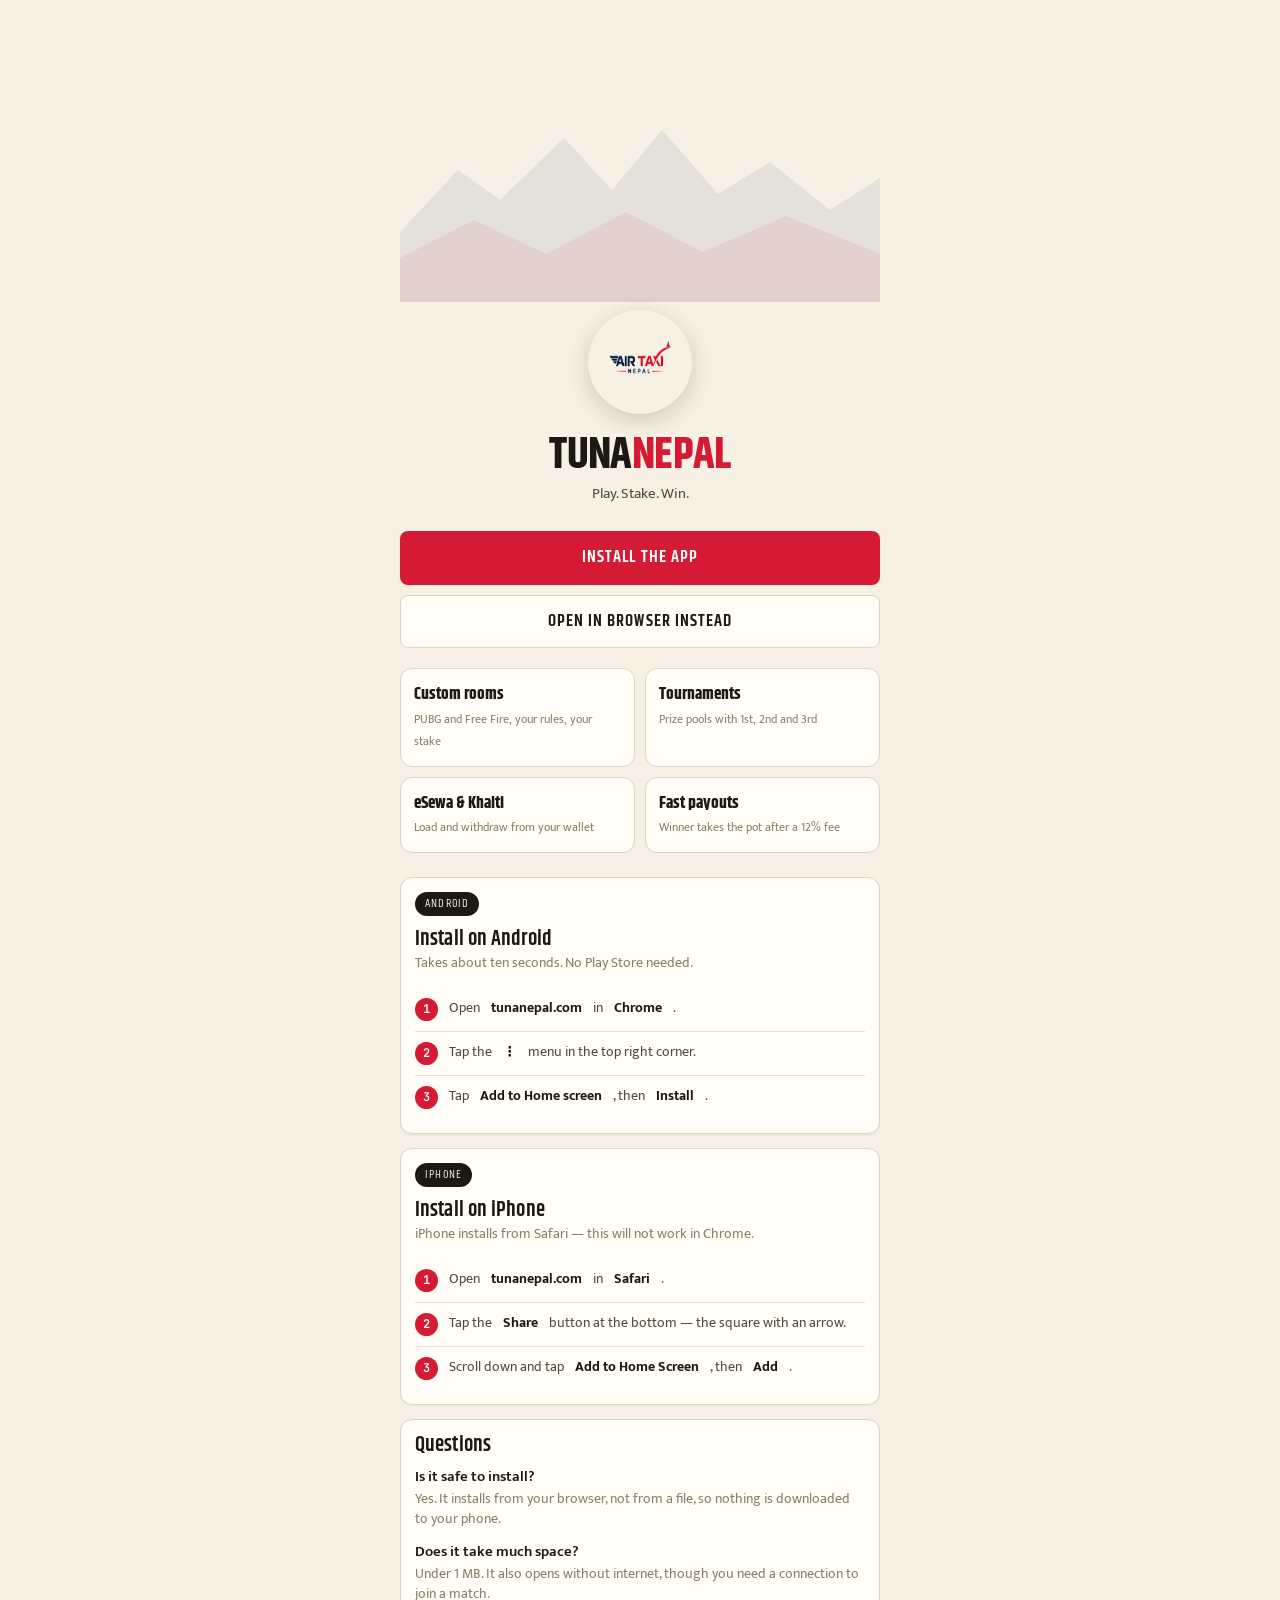
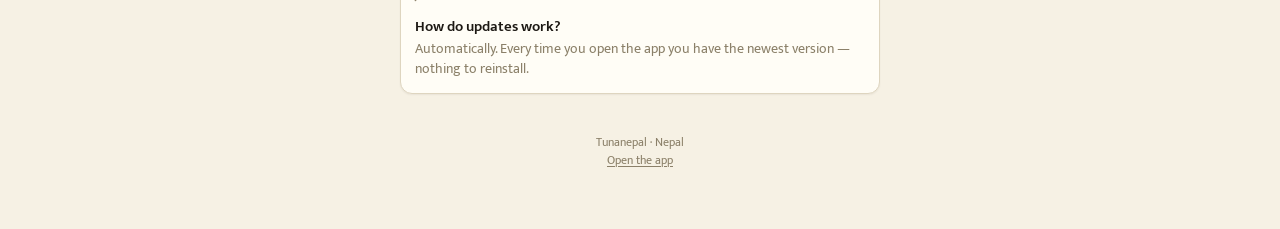
==== download.html @ b529c727 "Add files via upload" ====
<!doctype html>
<html lang="en" data-theme="cream">
<head>
<meta charset="utf-8">
<meta name="viewport" content="width=device-width, initial-scale=1, viewport-fit=cover">
<title>Get the Tunanepal app</title>
<meta name="description" content="Install Tunanepal on your phone. PUBG Mobile and Free Fire custom matches and tournaments in Nepal.">
<meta name="theme-color" content="#F6F1E4">

<meta property="og:title" content="Tunanepal — Play. Stake. Win.">
<meta property="og:description" content="PUBG Mobile and Free Fire custom matches and tournaments in Nepal.">
<meta property="og:image" content="https://tunanepal.com/icon-512.png">
<meta property="og:url" content="https://tunanepal.com/download.html">
<meta property="og:type" content="website">

<link rel="icon" href="./favicon.ico" sizes="any">
<link rel="apple-touch-icon" href="./apple-touch-icon.png">
<link rel="manifest" href="./manifest.json">

<link rel="preconnect" href="https://fonts.googleapis.com">
<link rel="preconnect" href="https://fonts.gstatic.com" crossorigin>
<link href="https://fonts.googleapis.com/css2?family=Khand:wght@500;600;700&family=Mukta:wght@400;500;600&family=JetBrains+Mono:wght@400;600&display=swap" rel="stylesheet">
<link rel="stylesheet" href="./tokens.css">
<link rel="stylesheet" href="./base.css">

<style>
  body { background: var(--paper); }
  .page { max-width: 520px; margin: 0 auto; padding: 0 20px 60px; }

  /* header sits on a ridgeline, same one as the sign-in screen */
  .hero { position: relative; text-align: center; padding: 42px 0 26px; }
  .hero__art { position: absolute; inset: 0; z-index: 0; overflow: hidden; }
  .hero__art svg { width: 100%; height: 100%; }
  .hero > * { position: relative; z-index: 1; }
  .hero img.mark {
    width: 104px; height: 104px; border-radius: 50%;
    box-shadow: 0 6px 22px rgba(28,24,19,.18);
  }
  .hero h1 {
    font-family: var(--display); font-size: 44px; font-weight: 700;
    letter-spacing: -.015em; margin-top: 14px; line-height: .95;
  }
  .hero h1 em { font-style: normal; color: var(--crimson); }
  .hero p { color: var(--ink-2); margin-top: 6px; }

  .card { margin-bottom: 14px; }
  .card h2 { font-size: var(--t-h2); margin-bottom: 3px; }
  .card > p.lead { color: var(--ink-3); font-size: var(--t-sm); margin-bottom: 14px; }

  .platform { display: flex; align-items: center; gap: 9px; margin-bottom: 12px; }
  .platform span.badge {
    padding: 3px 10px; border-radius: 20px;
    background: var(--ink); color: var(--paper);
    font-family: var(--display); font-size: 12px;
    letter-spacing: .1em; text-transform: uppercase;
  }

  ol.steps { list-style: none; margin: 0; padding: 0; }
  ol.steps li {
    display: flex; gap: 11px; align-items: flex-start;
    padding: 10px 0; border-bottom: 1px solid var(--line-soft);
    font-size: var(--t-sm); color: var(--ink-2);
  }
  ol.steps li:last-child { border-bottom: 0; }
  ol.steps b { color: var(--ink); }
  ol.steps i {
    flex-shrink: 0; width: 23px; height: 23px; font-style: normal;
    display: grid; place-items: center; border-radius: 50%;
    background: var(--crimson); color: #fff;
    font-family: var(--mono); font-size: 12px; font-weight: 600;
  }

  a.btn { text-decoration: none; }
  .feat { display: grid; grid-template-columns: repeat(2, 1fr); gap: 10px; margin: 20px 0 24px; }
  .feat div {
    padding: 13px; border: 1px solid var(--line);
    border-radius: var(--r); background: var(--card);
  }
  .feat b { display: block; font-family: var(--display); font-size: 17px; color: var(--ink); }
  .feat small { color: var(--ink-3); font-size: var(--t-xs); }

  footer { text-align: center; color: var(--ink-3); font-size: var(--t-xs); padding-top: 26px; }
  footer a { color: var(--ink-3); }
</style>
</head>
<body>

<div class="page">

  <header class="hero">
    <div class="hero__art" aria-hidden="true">
      <svg viewBox="0 0 480 260" preserveAspectRatio="xMidYMax slice">
        <path d="M0 190 L58 128 L100 158 L164 96 L212 148 L262 88 L318 152 L370 120 L430 168 L480 136 L480 260 L0 260 Z"
              fill="#2C3A72" opacity=".09"/>
        <path d="M0 216 L74 178 L146 212 L226 170 L302 210 L386 174 L480 212 L480 260 L0 260 Z"
              fill="#D51A34" opacity=".08"/>
      </svg>
    </div>
    <img class="mark" src="./logo.png" alt="Tunanepal" width="104" height="104">
    <h1>TUNA<em>NEPAL</em></h1>
    <p>Play. Stake. Win.</p>
  </header>

  <a class="btn" id="installBtn" href="./" style="margin-bottom:10px">Install the app</a>
  <a class="btn btn--ghost" href="./">Open in browser instead</a>

  <div class="feat">
    <div><b>Custom rooms</b><small>PUBG and Free Fire, your rules, your stake</small></div>
    <div><b>Tournaments</b><small>Prize pools with 1st, 2nd and 3rd</small></div>
    <div><b>eSewa &amp; Khalti</b><small>Load and withdraw from your wallet</small></div>
    <div><b>Fast payouts</b><small>Winner takes the pot after a 12% fee</small></div>
  </div>

  <!-- ANDROID -->
  <section class="card" id="androidCard">
    <div class="platform"><span class="badge">Android</span></div>
    <h2>Install on Android</h2>
    <p class="lead">Takes about ten seconds. No Play Store needed.</p>
    <ol class="steps">
      <li><i>1</i>Open <b>tunanepal.com</b> in <b>Chrome</b>.</li>
      <li><i>2</i>Tap the <b>⋮</b> menu in the top right corner.</li>
      <li><i>3</i>Tap <b>Add to Home screen</b>, then <b>Install</b>.</li>
    </ol>
    <div id="apkBlock"></div>
  </section>

  <!-- IPHONE -->
  <section class="card" id="iosCard">
    <div class="platform"><span class="badge">iPhone</span></div>
    <h2>Install on iPhone</h2>
    <p class="lead">iPhone installs from Safari — this will not work in Chrome.</p>
    <ol class="steps">
      <li><i>1</i>Open <b>tunanepal.com</b> in <b>Safari</b>.</li>
      <li><i>2</i>Tap the <b>Share</b> button at the bottom — the square with an arrow.</li>
      <li><i>3</i>Scroll down and tap <b>Add to Home Screen</b>, then <b>Add</b>.</li>
    </ol>
  </section>

  <section class="card">
    <h2>Questions</h2>
    <div style="margin-top:10px">
      <p style="font-weight:600;color:var(--ink)">Is it safe to install?</p>
      <p class="small muted" style="margin-bottom:12px">Yes. It installs from your
        browser, not from a file, so nothing is downloaded to your phone.</p>

      <p style="font-weight:600;color:var(--ink)">Does it take much space?</p>
      <p class="small muted" style="margin-bottom:12px">Under 1 MB. It also opens
        without internet, though you need a connection to join a match.</p>

      <p style="font-weight:600;color:var(--ink)">How do updates work?</p>
      <p class="small muted">Automatically. Every time you open the app you have
        the newest version — nothing to reinstall.</p>
    </div>
  </section>

  <footer>
    Tunanepal · Nepal<br>
    <a href="./">Open the app</a>
  </footer>
</div>

<script type="module">
  import { APK_URL } from './config.js';

  const ua = navigator.userAgent || '';
  const isIOS = /iPad|iPhone|iPod/.test(ua) && !window.MSStream;
  const isAndroid = /Android/i.test(ua);

  /* Lead with the section that matches the phone in their hand. */
  if (isIOS) document.getElementById('iosCard')
    .parentNode.insertBefore(document.getElementById('iosCard'),
                             document.getElementById('androidCard'));
  if (isAndroid) document.getElementById('iosCard').style.opacity = '.62';
  if (isIOS) document.getElementById('androidCard').style.opacity = '.62';

  /* Offer the APK only when one is actually hosted. */
  if (APK_URL) {
    document.getElementById('apkBlock').innerHTML = `
      <p class="small muted" style="margin:14px 0 8px">
        Prefer a file you can share? Download the app directly. Your phone will
        ask you to allow installing from this source — tap allow, it is expected.
      </p>
      <a class="btn btn--marigold" href="${APK_URL}" download>Download APK for Android</a>`;
  }

  /* Chrome hands us a real install prompt when the app qualifies. */
  let deferred = null;
  const btn = document.getElementById('installBtn');

  window.addEventListener('beforeinstallprompt', (e) => {
    e.preventDefault();
    deferred = e;
    btn.textContent = 'Install the app';
  });

  btn.addEventListener('click', async (e) => {
    if (deferred) {
      e.preventDefault();
      deferred.prompt();
      await deferred.userChoice;
      deferred = null;
      return;
    }
    if (isIOS) {
      e.preventDefault();
      document.getElementById('iosCard').scrollIntoView({ behavior: 'smooth' });
    }
    /* otherwise the link falls through and simply opens the app */
  });

  const standalone = window.matchMedia('(display-mode: standalone)').matches
                  || window.navigator.standalone === true;
  if (standalone) { btn.textContent = 'Open Tunanepal'; }
</script>
</body>
</html>
---- tokens.css ----
/* ═══════════════════════════════════════════════════════════════════════════
   TUNANEPAL · design tokens
   Palette pulled from the Nepali flag: crimson field, indigo border, and the
   marigold of a Tihar garland, laid on unbleached paper cream.
   ═══════════════════════════════════════════════════════════════════════════ */

:root {
  /* surfaces */
  --paper:      #F6F1E4;   /* app background — unbleached paper */
  --card:       #FFFDF6;   /* raised card */
  --card-sunk:  #EFE8D6;   /* inset / track */
  --line:       #DED5BF;   /* hairline */
  --line-soft:  #E9E1CE;

  /* ink */
  --ink:        #1C1813;   /* headings, primary text */
  --ink-2:      #554C3D;   /* body */
  --ink-3:      #8B8069;   /* captions, muted */

  /* accents */
  --crimson:    #D51A34;   /* flag crimson — primary action */
  --crimson-dk: #A31128;
  --crimson-sk: #FBE7E9;   /* crimson tint background */
  --indigo:     #2C3A72;   /* flag border blue — secondary */
  --indigo-sk:  #E6E9F3;
  --marigold:   #E8940C;   /* points, highlights */
  --marigold-sk:#FDF0D9;
  --win:        #14804A;
  --win-sk:     #E2F3E9;
  --loss:       #B3261E;

  /* type */
  --display: 'Khand', 'Mukta', system-ui, sans-serif;
  --body:    'Mukta', system-ui, -apple-system, 'Segoe UI', sans-serif;
  --mono:    'JetBrains Mono', ui-monospace, 'SF Mono', monospace;

  /* scale */
  --t-hero: 34px;
  --t-h1:   27px;
  --t-h2:   21px;
  --t-h3:   18px;
  --t-body: 15px;
  --t-sm:   13.5px;
  --t-xs:   11.5px;

  /* geometry */
  --r-lg: 16px;
  --r:    12px;
  --r-sm: 8px;
  --pad:  18px;
  --shell: 480px;

  --shadow-sm: 0 1px 2px rgba(28, 24, 19, .06);
  --shadow:    0 2px 10px rgba(28, 24, 19, .08);
  --shadow-lg: 0 12px 34px rgba(28, 24, 19, .18);

  --ease: cubic-bezier(.2, .9, .3, 1);
}

/* Optional dark theme — players toggle this from Settings → Theme.
   Only the tokens change; not a single component rule is duplicated. */
[data-theme="dark"] {
  --paper:      #14161F;
  --card:       #1C1F2B;
  --card-sunk:  #262A39;
  --line:       #333849;
  --line-soft:  #2B2F3E;

  --ink:        #F2EFE7;
  --ink-2:      #BDB8AC;
  --ink-3:      #837E73;

  --crimson:    #FF4257;
  --crimson-dk: #D51A34;
  --crimson-sk: #33161C;
  --indigo:     #8CA0E8;
  --indigo-sk:  #1D2338;
  --marigold:   #FFB020;
  --marigold-sk:#332614;
  --win:        #35D08A;
  --win-sk:     #14301F;
  --loss:       #FF8095;

  --shadow-sm: 0 1px 2px rgba(0, 0, 0, .4);
  --shadow:    0 2px 12px rgba(0, 0, 0, .45);
  --shadow-lg: 0 14px 38px rgba(0, 0, 0, .6);
}
---- base.css ----
/* ═══════════════════════════════════════════════════════════════════════════
   TUNANEPAL · base + components
   ═══════════════════════════════════════════════════════════════════════════ */

*, *::before, *::after { box-sizing: border-box; margin: 0; padding: 0; }
html, body { height: 100%; }

body {
  font-family: var(--body);
  font-size: var(--t-body);
  line-height: 1.5;
  color: var(--ink-2);
  background: var(--paper);
  -webkit-tap-highlight-color: transparent;
  -webkit-font-smoothing: antialiased;
  overscroll-behavior-y: none;
}

h1, h2, h3, h4, .display {
  font-family: var(--display);
  font-weight: 600;
  line-height: 1.08;
  color: var(--ink);
  letter-spacing: .005em;
}
h1 { font-size: var(--t-h1); }
h2 { font-size: var(--t-h2); }
h3 { font-size: var(--t-h3); }

.mono { font-family: var(--mono); font-variant-numeric: tabular-nums; letter-spacing: -.02em; }
.muted { color: var(--ink-3); }
.small { font-size: var(--t-sm); }
.xs { font-size: var(--t-xs); }
.center { text-align: center; }
.grow { flex: 1; min-width: 0; }
.stack > * + * { margin-top: 10px; }
.row { display: flex; align-items: center; gap: 10px; }
.spread { display: flex; align-items: center; justify-content: space-between; gap: 12px; }
.truncate { overflow: hidden; text-overflow: ellipsis; white-space: nowrap; }
[hidden] { display: none !important; }

.eyebrow {
  font-family: var(--display);
  font-size: var(--t-xs);
  font-weight: 600;
  letter-spacing: .2em;
  text-transform: uppercase;
  color: var(--ink-3);
}

a { color: var(--indigo); text-decoration-thickness: 1px; text-underline-offset: 2px; }

:focus-visible { outline: 2px solid var(--indigo); outline-offset: 2px; border-radius: 3px; }

/* ─────────────────────────────────────────────────────── signature: pennant
   Nepal flies the only non-rectangular national flag — two stacked pennants.
   Every status tag in Tunanepal is cut to that silhouette. It is the one
   ornament in the app; everything else stays flat and quiet.               */
.pennant {
  display: inline-flex;
  align-items: center;
  gap: 5px;
  padding: 3px 20px 3px 10px;
  font-family: var(--display);
  font-size: var(--t-xs);
  font-weight: 600;
  letter-spacing: .1em;
  text-transform: uppercase;
  color: #fff;
  background: var(--crimson);
  clip-path: polygon(0 0, 100% 0, 74% 50%, 100% 100%, 0 100%);
}
.pennant--indigo   { background: var(--indigo); }
.pennant--marigold { background: var(--marigold); color: #2A1B00; }
.pennant--win      { background: var(--win); }
.pennant--quiet    { background: var(--card-sunk); color: var(--ink-3); }

/* ───────────────────────────────────────────────────────────────── surfaces */
.card {
  background: var(--card);
  border: 1px solid var(--line);
  border-radius: var(--r);
  padding: 14px;
  box-shadow: var(--shadow-sm);
}
.card--flush { padding: 0; overflow: hidden; }
.card--quiet { background: transparent; box-shadow: none; }

.divider { height: 1px; background: var(--line-soft); border: 0; margin: 14px 0; }

/* ─────────────────────────────────────────────────────────────────── forms */
.field { display: block; margin-bottom: 14px; }
.field > .label {
  display: block;
  font-size: var(--t-sm);
  font-weight: 500;
  color: var(--ink-2);
  margin-bottom: 5px;
}
.field > .hint { display: block; font-size: var(--t-xs); color: var(--ink-3); margin-top: 5px; }

input[type=text], input[type=tel], input[type=number],
input[type=password], select, textarea {
  width: 100%;
  padding: 11px 12px;
  font-family: var(--body);
  font-size: 16px;               /* 16px keeps iOS from zooming on focus */
  color: var(--ink);
  background: var(--card);
  border: 1px solid var(--line);
  border-radius: var(--r-sm);
  transition: border-color .15s, box-shadow .15s;
}
input:focus, select:focus, textarea:focus {
  border-color: var(--indigo);
  box-shadow: 0 0 0 3px var(--indigo-sk);
  outline: none;
}
input::placeholder, textarea::placeholder { color: var(--ink-3); }
input.mono, .field input.mono { font-family: var(--mono); letter-spacing: .03em; }
textarea { min-height: 88px; resize: vertical; font-size: 15px; }
select {
  appearance: none;
  background-image:
    linear-gradient(45deg, transparent 50%, var(--ink-3) 50%),
    linear-gradient(135deg, var(--ink-3) 50%, transparent 50%);
  background-position: right 15px center, right 10px center;
  background-size: 5px 5px, 5px 5px;
  background-repeat: no-repeat;
  padding-right: 34px;
}

/* segmented choice — used for 1v1/2v2/4v4, gun type, yes/no toggles */
.seg { display: flex; gap: 6px; flex-wrap: wrap; }
.seg button {
  flex: 1 1 auto;
  min-width: 62px;
  padding: 9px 12px;
  font-family: var(--display);
  font-size: 15px;
  font-weight: 600;
  letter-spacing: .05em;
  text-transform: uppercase;
  color: var(--ink-2);
  background: var(--card);
  border: 1px solid var(--line);
  border-radius: var(--r-sm);
  cursor: pointer;
  transition: all .14s var(--ease);
}
.seg button:hover { border-color: var(--ink-3); }
.seg button[aria-pressed="true"] {
  background: var(--ink);
  border-color: var(--ink);
  color: var(--paper);
}
.seg--yn button[aria-pressed="true"] { background: var(--indigo); border-color: var(--indigo); color: #fff; }

/* ────────────────────────────────────────────────────────────────── buttons */
.btn {
  display: inline-flex;
  align-items: center;
  justify-content: center;
  gap: 8px;
  width: 100%;
  padding: 13px 18px;
  font-family: var(--display);
  font-size: 17px;
  font-weight: 600;
  letter-spacing: .06em;
  text-transform: uppercase;
  color: #fff;
  background: var(--crimson);
  border: 1px solid transparent;
  border-radius: var(--r-sm);
  cursor: pointer;
  transition: transform .1s var(--ease), filter .14s, background .14s;
}
.btn:hover { filter: brightness(1.06); }
.btn:active { transform: translateY(1px); }
.btn:disabled { opacity: .45; cursor: not-allowed; filter: none; transform: none; }

.btn--ghost   { background: var(--card); color: var(--ink); border-color: var(--line); }
.btn--ghost:hover { border-color: var(--ink-3); filter: none; }
.btn--indigo  { background: var(--indigo); }
.btn--marigold{ background: var(--marigold); color: #2A1B00; }
.btn--win     { background: var(--win); }
.btn--sm      { width: auto; padding: 8px 14px; font-size: 14px; }
.btn--wide    { width: 100%; }

/* ───────────────────────────────────────────────────────────────── feedback */
.alert {
  padding: 10px 12px;
  border-radius: var(--r-sm);
  font-size: var(--t-sm);
  margin-bottom: 12px;
  border: 1px solid;
}
.alert--bad  { background: var(--crimson-sk); border-color: #F0BEC4; color: var(--crimson-dk); }
.alert--good { background: var(--win-sk); border-color: #B6DEC7; color: var(--win); }
.alert--info { background: var(--indigo-sk); border-color: #C6CFE6; color: var(--indigo); }
[data-theme="dark"] .alert--bad  { border-color: #5A2530; color: #FF8095; }
[data-theme="dark"] .alert--good { border-color: #1F4D33; }
[data-theme="dark"] .alert--info { border-color: #303A5C; }

.pill {
  display: inline-block;
  padding: 3px 9px;
  border-radius: 20px;
  font-size: var(--t-xs);
  font-weight: 600;
  letter-spacing: .07em;
  text-transform: uppercase;
  background: var(--card-sunk);
  color: var(--ink-3);
}
.pill--win   { background: var(--win-sk); color: var(--win); }
.pill--wait  { background: var(--marigold-sk); color: #9A6200; }
.pill--bad   { background: var(--crimson-sk); color: var(--crimson-dk); }
.pill--info  { background: var(--indigo-sk); color: var(--indigo); }
[data-theme="dark"] .pill--wait { color: var(--marigold); }
[data-theme="dark"] .pill--bad  { color: var(--crimson); }

.empty { text-align: center; padding: 44px 20px; }
.empty .display { font-size: var(--t-h2); margin-bottom: 4px; }
.empty p { color: var(--ink-3); font-size: var(--t-sm); }

.skeleton {
  background: linear-gradient(90deg, var(--card-sunk), var(--line-soft), var(--card-sunk));
  background-size: 200% 100%;
  border-radius: var(--r);
  animation: shimmer 1.4s linear infinite;
}
@keyframes shimmer { to { background-position: -200% 0; } }

/* ───────────────────────────────────────────────────────────────── avatars */
.avatar {
  display: grid;
  place-items: center;
  width: 38px; height: 38px;
  flex-shrink: 0;
  border-radius: 50%;
  overflow: hidden;
  background: var(--card-sunk);
  color: var(--ink-3);
  font-family: var(--display);
  font-size: 16px;
  font-weight: 600;
  border: 2px solid var(--crimson);
}
.avatar img { width: 100%; height: 100%; object-fit: cover; }
.avatar--lg { width: 94px; height: 94px; font-size: 36px; border-width: 3px; }
.avatar--sm { width: 28px; height: 28px; font-size: 12px; border-width: 1.5px; }

/* ─────────────────────────────────────────────────────────── bottom sheet */
.sheet-scrim {
  position: fixed; inset: 0; z-index: 80;
  display: flex; align-items: flex-end; justify-content: center;
  background: rgba(28, 24, 19, .5);
  backdrop-filter: blur(2px);
  animation: fade .18s ease both;
}
.sheet {
  width: 100%; max-width: var(--shell);
  max-height: 90dvh; overflow-y: auto;
  padding: 20px var(--pad) max(22px, env(safe-area-inset-bottom));
  background: var(--paper);
  border-radius: var(--r-lg) var(--r-lg) 0 0;
  border-top: 3px solid var(--crimson);
  box-shadow: var(--shadow-lg);
  animation: slideUp .26s var(--ease) both;
}
.sheet__grip {
  width: 38px; height: 4px; border-radius: 3px;
  background: var(--line); margin: -8px auto 14px;
}
.sheet h2 { margin-bottom: 3px; }
.sheet .sheet__sub { color: var(--ink-3); font-size: var(--t-sm); margin-bottom: 16px; }

@keyframes fade { from { opacity: 0; } }
@keyframes slideUp { from { transform: translateY(100%); } }

/* ──────────────────────────────────────────────────────────────── toast */
.toast {
  position: fixed; left: 50%; bottom: 88px;
  transform: translateX(-50%);
  z-index: 90;
  width: calc(100% - 40px); max-width: 340px;
  padding: 12px 16px;
  border-radius: var(--r-sm);
  background: var(--ink);
  color: var(--paper);
  font-size: var(--t-sm);
  font-weight: 500;
  box-shadow: var(--shadow-lg);
  animation: toastIn .22s var(--ease) both;
}
.toast--bad  { background: var(--crimson); color: #fff; }
.toast--good { background: var(--win); color: #fff; }
@keyframes toastIn { from { opacity: 0; transform: translate(-50%, 12px); } }

/* ─────────────────────────────────────────────────────── key/value rows */
.kv {
  display: flex; justify-content: space-between; align-items: baseline; gap: 14px;
  padding: 10px 0;
  border-bottom: 1px solid var(--line-soft);
}
.kv:last-child { border-bottom: 0; }
.kv > span { color: var(--ink-3); font-size: var(--t-sm); }
.kv > b { color: var(--ink); font-weight: 600; text-align: right; }

.listrow {
  display: flex; align-items: center; gap: 12px;
  padding: 12px 0;
  border-bottom: 1px solid var(--line-soft);
}
.listrow:last-child { border-bottom: 0; }
.listrow b { display: block; color: var(--ink); font-weight: 600; }
.listrow small { display: block; color: var(--ink-3); font-size: var(--t-sm); }

.amount { font-family: var(--mono); font-variant-numeric: tabular-nums; white-space: nowrap; font-weight: 600; }
.amount--up { color: var(--win); }
.amount--down { color: var(--loss); }
[data-theme="dark"] .amount--down { color: var(--crimson); }

@media (prefers-reduced-motion: reduce) {
  *, *::before, *::after { animation-duration: .01ms !important; transition-duration: .01ms !important; }
}

/* ─────────────────────────────────────────────────── auth: link buttons ── */
.linkbtn {
  background: none; border: 0; padding: 0;
  color: var(--indigo); font: inherit; font-weight: 600;
  cursor: pointer; text-decoration: underline; text-underline-offset: 2px;
}
.linkbtn:hover { color: var(--crimson); }

/* the 6-digit code field: wide tracking so digits read as separate boxes */
input.otp {
  text-align: center;
  font-size: 27px;
  font-weight: 600;
  letter-spacing: .42em;
  padding-left: .42em;          /* balances the trailing letter-space */
}
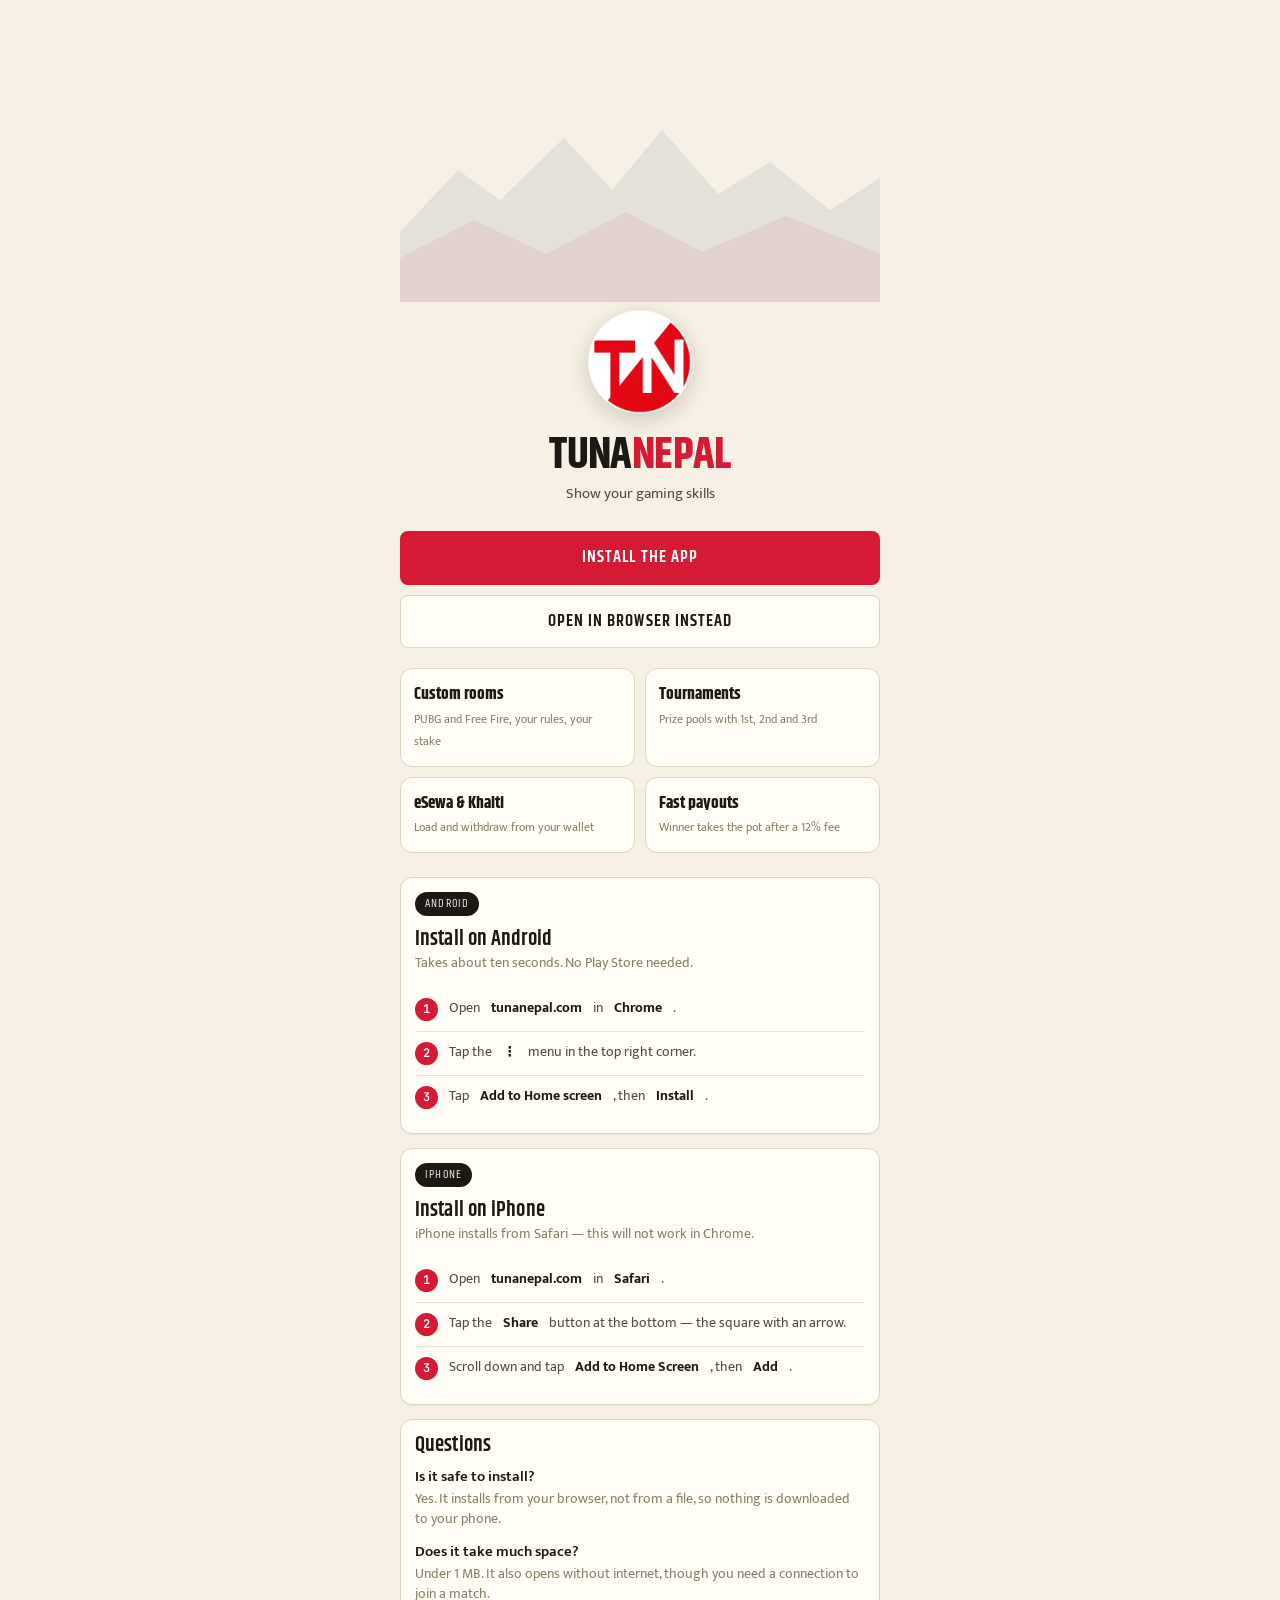
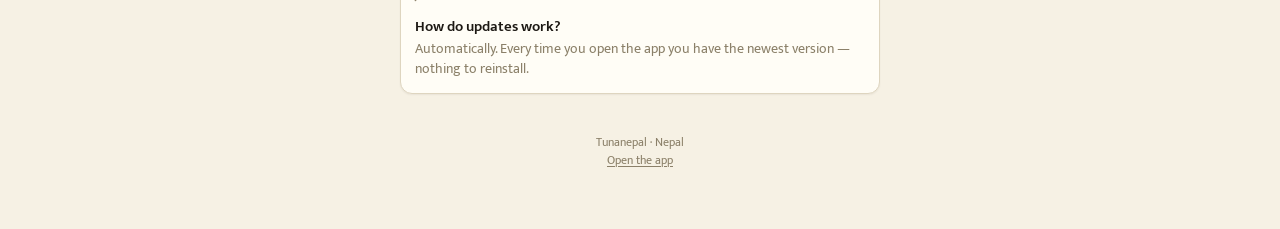
==== commit 4b4a406d: "Add files via upload" ====
--- a/download.html
+++ b/download.html
@@ -3,11 +3,11 @@
 <head>
 <meta charset="utf-8">
 <meta name="viewport" content="width=device-width, initial-scale=1, viewport-fit=cover">
-<title>Get the Tunanepal app</title>
+<title>Get the Tunanepal app — Show your gaming skills</title>
 <meta name="description" content="Install Tunanepal on your phone. PUBG Mobile and Free Fire custom matches and tournaments in Nepal.">
 <meta name="theme-color" content="#F6F1E4">
 
-<meta property="og:title" content="Tunanepal — Play. Stake. Win.">
+<meta property="og:title" content="Tunanepal — Show your gaming skills">
 <meta property="og:description" content="PUBG Mobile and Free Fire custom matches and tournaments in Nepal.">
 <meta property="og:image" content="https://tunanepal.com/icon-512.png">
 <meta property="og:url" content="https://tunanepal.com/download.html">
@@ -98,7 +98,7 @@
     </div>
     <img class="mark" src="./logo.png" alt="Tunanepal" width="104" height="104">
     <h1>TUNA<em>NEPAL</em></h1>
-    <p>Play. Stake. Win.</p>
+    <p>Show your gaming skills</p>
   </header>
 
   <a class="btn" id="installBtn" href="./" style="margin-bottom:10px">Install the app</a>
